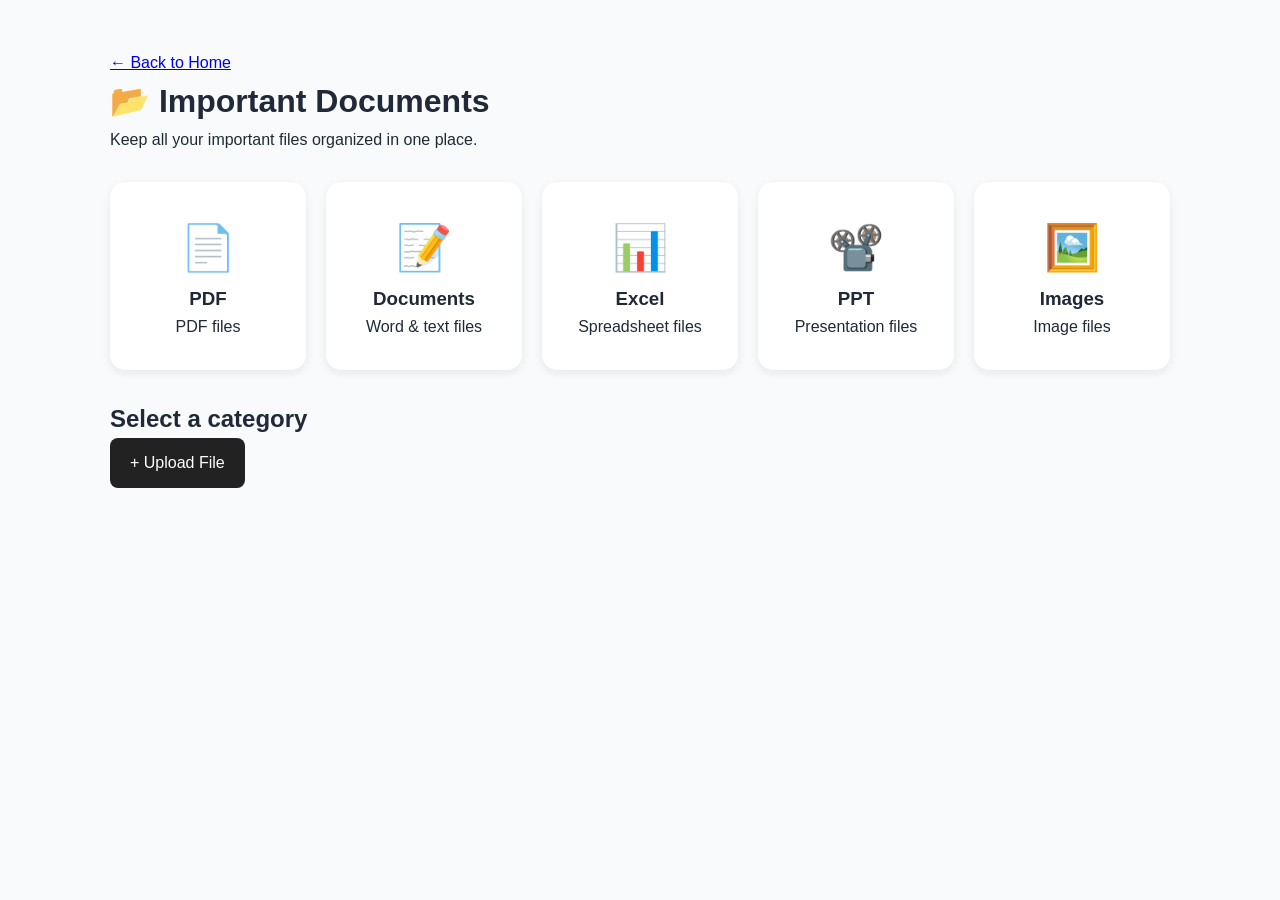
==== pages/documents.html @ 4bb1761f "Add documents.html for managing important files" ====
<!DOCTYPE html>
<html lang="en">
<head>
    <meta charset="UTF-8">
    <meta name="viewport" content="width=device-width, initial-scale=1.0">

    <title>Documents - Student Study Space</title>

    <link rel="stylesheet" href="../styles.css">

    <style>

        .documents-container {
            max-width: 1100px;
            margin: 30px auto;
            padding: 20px;
        }

        .categories {
            display: grid;
            grid-template-columns: repeat(auto-fit, minmax(180px, 1fr));
            gap: 20px;
            margin: 30px 0;
        }

        .category {
            background: white;
            padding: 30px;
            text-align: center;
            border-radius: 15px;
            cursor: pointer;
            box-shadow: 0 3px 10px rgba(0,0,0,0.08);
        }

        .category:hover {
            transform: translateY(-4px);
        }

        .category-icon {
            font-size: 45px;
        }

        #fileInput {
            display: none;
        }

        .upload-btn {
            display: inline-block;
            padding: 12px 20px;
            background: #222;
            color: white;
            border-radius: 8px;
            cursor: pointer;
        }

        #fileList {
            margin-top: 25px;
        }

        .file-item {
            display: flex;
            justify-content: space-between;
            align-items: center;
            padding: 15px;
            background: white;
            margin: 10px 0;
            border-radius: 10px;
        }

        .file-item button {
            border: none;
            padding: 8px 12px;
            border-radius: 6px;
            cursor: pointer;
        }

    </style>
</head>

<body>

<div class="documents-container">

    <a href="../index.html">← Back to Home</a>

    <h1>📂 Important Documents</h1>

    <p>Keep all your important files organized in one place.</p>

    <div class="categories">

        <div class="category" onclick="selectCategory('pdf')">
            <div class="category-icon">📄</div>
            <h3>PDF</h3>
            <p>PDF files</p>
        </div>

        <div class="category" onclick="selectCategory('document')">
            <div class="category-icon">📝</div>
            <h3>Documents</h3>
            <p>Word & text files</p>
        </div>

        <div class="category" onclick="selectCategory('excel')">
            <div class="category-icon">📊</div>
            <h3>Excel</h3>
            <p>Spreadsheet files</p>
        </div>

        <div class="category" onclick="selectCategory('ppt')">
            <div class="category-icon">📽️</div>
            <h3>PPT</h3>
            <p>Presentation files</p>
        </div>

        <div class="category" onclick="selectCategory('image')">
            <div class="category-icon">🖼️</div>
            <h3>Images</h3>
            <p>Image files</p>
        </div>

    </div>

    <h2 id="selectedCategory">Select a category</h2>

    <label class="upload-btn" for="fileInput">
        + Upload File
    </label>

    <input type="file" id="fileInput" multiple>

    <div id="fileList"></div>

</div>

<script>

let currentCategory = "";

function selectCategory(category) {

    currentCategory = category;

    const names = {
        pdf: "📄 PDF Files",
        document: "📝 Documents",
        excel: "📊 Excel Files",
        ppt: "📽️ PPT Files",
        image: "🖼️ Images"
    };

    document.getElementById("selectedCategory").textContent =
        names[category];

    document.getElementById("fileInput").value = "";
}

document.getElementById("fileInput").addEventListener("change", function() {

    const files = this.files;

    if (!currentCategory) {
        alert("Please select a category first.");
        return;
    }

    const list = document.getElementById("fileList");

    for (let file of files) {

        const item = document.createElement("div");

        item.className = "file-item";

        item.innerHTML = `
            <span>📎 ${file.name}</span>
            <button onclick="removeFile(this)">Delete</button>
        `;

        list.appendChild(item);
    }

});

function removeFile(button) {

    button.parentElement.remove();

}

</script>

</body>
</html>
---- styles.css ----
* {
    margin: 0;
    padding: 0;
    box-sizing: border-box;
}

:root {
    --primary-color: #6366f1;
    --secondary-color: #ec4899;
    --success-color: #10b981;
    --warning-color: #f59e0b;
    --danger-color: #ef4444;
    --dark-color: #1f2937;
    --light-color: #f9fafb;
    --gray-color: #6b7280;
    --border-radius: 12px;
    --box-shadow: 0 4px 6px rgba(0, 0, 0, 0.1);
    --transition: all 0.3s ease;
}

body {
    font-family: 'Segoe UI', Tahoma, Geneva, Verdana, sans-serif;
    background-color: var(--light-color);
    color: var(--dark-color);
    line-height: 1.6;
}

/* Navigation Bar */
.navbar {
    background: linear-gradient(135deg, var(--primary-color), var(--secondary-color));
    padding: 1rem 0;
    position: sticky;
    top: 0;
    z-index: 1000;
    box-shadow: var(--box-shadow);
}

.nav-container {
    max-width: 1200px;
    margin: 0 auto;
    padding: 0 2rem;
    display: flex;
    justify-content: space-between;
    align-items: center;
}

.logo {
    font-size: 1.5rem;
    font-weight: bold;
    color: white;
}

.nav-menu {
    display: flex;
    list-style: none;
    gap: 2rem;
    flex-wrap: wrap;
}

.nav-menu a {
    color: white;
    text-decoration: none;
    font-weight: 500;
    transition: var(--transition);
    padding: 0.5rem 1rem;
    border-radius: var(--border-radius);
}

.nav-menu a:hover,
.nav-menu a.active {
    background-color: rgba(255, 255, 255, 0.2);
    transform: translateY(-2px);
}

/* Container */
.container {
    max-width: 1200px;
    margin: 0 auto;
    padding: 0 2rem;
}

/* Hero Section */
.hero {
    background: linear-gradient(135deg, var(--primary-color), var(--secondary-color));
    color: white;
    padding: 4rem 2rem;
    text-align: center;
    animation: fadeIn 0.6s ease-in;
}

.hero-content h1 {
    font-size: 3rem;
    margin-bottom: 1rem;
}

.hero-content .tagline {
    font-size: 1.3rem;
    font-style: italic;
    margin-bottom: 2rem;
    opacity: 0.9;
}

.hero-content h2 {
    font-size: 1.8rem;
    font-weight: 400;
}

/* Quick Access Section */
.quick-access {
    padding: 4rem 2rem;
    background-color: white;
}

.quick-access h2 {
    text-align: center;
    font-size: 2rem;
    margin-bottom: 3rem;
    color: var(--dark-color);
}

.cards-grid {
    display: grid;
    grid-template-columns: repeat(auto-fit, minmax(280px, 1fr));
    gap: 2rem;
    margin-bottom: 3rem;
}

.card {
    background: white;
    border-radius: var(--border-radius);
    padding: 2rem;
    text-align: center;
    box-shadow: var(--box-shadow);
    transition: var(--transition);
    border: 2px solid transparent;
}

.card:hover {
    transform: translateY(-8px);
    box-shadow: 0 12px 24px rgba(0, 0, 0, 0.15);
    border-color: var(--primary-color);
}

.card-icon {
    font-size: 3rem;
    margin-bottom: 1rem;
}

.card h3 {
    color: var(--primary-color);
    margin-bottom: 0.5rem;
    font-size: 1.3rem;
}

.card p {
    color: var(--gray-color);
    margin-bottom: 1.5rem;
}

.card-btn {
    display: inline-block;
    background: var(--primary-color);
    color: white;
    padding: 0.75rem 1.5rem;
    border-radius: var(--border-radius);
    text-decoration: none;
    transition: var(--transition);
    font-weight: 500;
}

.card-btn:hover {
    background: var(--secondary-color);
    transform: scale(1.05);
}

/* Features Section */
.features {
    padding: 4rem 2rem;
    background: linear-gradient(135deg, #f0f4ff, #fff0f8);
}

.features h2 {
    text-align: center;
    font-size: 2rem;
    margin-bottom: 3rem;
    color: var(--dark-color);
}

.features-grid {
    display: grid;
    grid-template-columns: repeat(auto-fit, minmax(280px, 1fr));
    gap: 2rem;
}

.feature {
    background: white;
    padding: 2rem;
    border-radius: var(--border-radius);
    text-align: center;
    box-shadow: var(--box-shadow);
    transition: var(--transition);
}

.feature:hover {
    transform: translateY(-5px);
    box-shadow: 0 8px 16px rgba(0, 0, 0, 0.1);
}

.feature h3 {
    color: var(--primary-color);
    margin-bottom: 1rem;
    font-size: 1.2rem;
}

.feature p {
    color: var(--gray-color);
}

/* Footer */
.footer {
    background: var(--dark-color);
    color: white;
    text-align: center;
    padding: 2rem;
    margin-top: 4rem;
}

.footer p {
    margin: 0.5rem 0;
}

/* Animations */
@keyframes fadeIn {
    from {
        opacity: 0;
        transform: translateY(-20px);
    }
    to {
        opacity: 1;
        transform: translateY(0);
    }
}

/* Form Styles */
.form-group {
    margin-bottom: 1.5rem;
}

.form-group label {
    display: block;
    margin-bottom: 0.5rem;
    font-weight: 500;
    color: var(--dark-color);
}

.form-group input,
.form-group textarea,
.form-group select {
    width: 100%;
    padding: 0.75rem;
    border: 2px solid #e5e7eb;
    border-radius: var(--border-radius);
    font-family: inherit;
    transition: var(--transition);
}

.form-group input:focus,
.form-group textarea:focus,
.form-group select:focus {
    outline: none;
    border-color: var(--primary-color);
    box-shadow: 0 0 0 3px rgba(99, 102, 241, 0.1);
}

.btn {
    display: inline-block;
    padding: 0.75rem 1.5rem;
    background: var(--primary-color);
    color: white;
    border: none;
    border-radius: var(--border-radius);
    font-weight: 500;
    cursor: pointer;
    transition: var(--transition);
    font-size: 1rem;
}

.btn:hover {
    background: var(--secondary-color);
    transform: translateY(-2px);
}

.btn-secondary {
    background: var(--gray-color);
}

.btn-secondary:hover {
    background: var(--dark-color);
}

.btn-success {
    background: var(--success-color);
}

.btn-success:hover {
    background: #059669;
}

.btn-danger {
    background: var(--danger-color);
}

.btn-danger:hover {
    background: #dc2626;
}

/* List Styles */
.list-container {
    background: white;
    border-radius: var(--border-radius);
    box-shadow: var(--box-shadow);
    overflow: hidden;
}

.list-item {
    padding: 1.5rem;
    border-bottom: 1px solid #e5e7eb;
    display: flex;
    justify-content: space-between;
    align-items: center;
    transition: var(--transition);
}

.list-item:last-child {
    border-bottom: none;
}

.list-item:hover {
    background-color: #f9fafb;
}

.list-item-content {
    flex: 1;
}

.list-item-actions {
    display: flex;
    gap: 0.5rem;
}

/* Responsive Design */
@media (max-width: 768px) {
    .nav-menu {
        gap: 0.5rem;
        font-size: 0.9rem;
    }

    .nav-menu a {
        padding: 0.4rem 0.8rem;
    }

    .hero-content h1 {
        font-size: 2rem;
    }

    .hero-content h2 {
        font-size: 1.3rem;
    }

    .cards-grid,
    .features-grid {
        grid-template-columns: 1fr;
    }

    .quick-access h2,
    .features h2 {
        font-size: 1.5rem;
    }
}

@media (max-width: 480px) {
    .nav-container {
        flex-direction: column;
        gap: 1rem;
    }

    .nav-menu {
        flex-direction: column;
        gap: 0.5rem;
    }

    .hero-content h1 {
        font-size: 1.5rem;
    }

    .hero {
        padding: 2rem 1rem;
    }
}
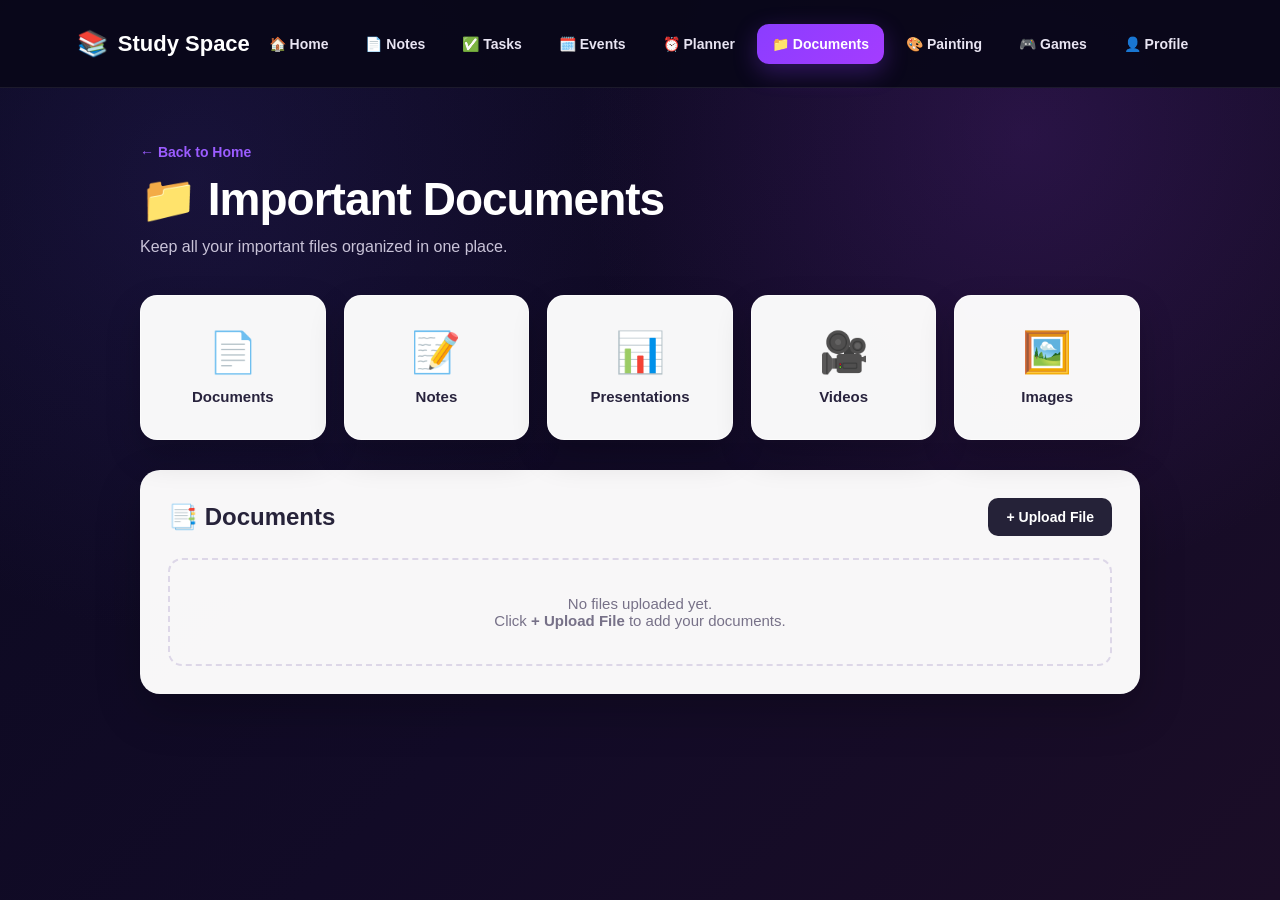
==== commit a7681e96: "Update documents.html" ====
--- a/pages/documents.html
+++ b/pages/documents.html
@@ -4,191 +4,725 @@
     <meta charset="UTF-8">
     <meta name="viewport" content="width=device-width, initial-scale=1.0">
 
-    <title>Documents - Student Study Space</title>
-
-    <link rel="stylesheet" href="../styles.css">
+    <title>Documents - Study Space</title>
 
     <style>
-
-        .documents-container {
-            max-width: 1100px;
-            margin: 30px auto;
-            padding: 20px;
-        }
-
-        .categories {
+        /* =====================================================
+           DOCUMENTS PAGE ONLY
+           Nothing here affects other pages
+        ===================================================== */
+
+        .documents-page {
+            margin: 0;
+            min-height: 100vh;
+            background:
+                radial-gradient(circle at 80% 15%, rgba(111, 45, 160, 0.25), transparent 35%),
+                radial-gradient(circle at 15% 20%, rgba(57, 45, 130, 0.25), transparent 35%),
+                linear-gradient(135deg, #0b0920, #120b27 55%, #1b0d27);
+
+            color: #ffffff;
+
+            font-family:
+                "Segoe UI",
+                Arial,
+                Helvetica,
+                sans-serif;
+
+            box-sizing: border-box;
+        }
+
+        .documents-page *,
+        .documents-page *::before,
+        .documents-page *::after {
+            box-sizing: border-box;
+        }
+
+        /* ---------- HEADER ---------- */
+
+        .documents-page .ds-header {
+            width: 100%;
+            height: 88px;
+
+            display: flex;
+            align-items: center;
+            justify-content: space-between;
+
+            padding: 0 6%;
+
+            background: rgba(9, 7, 25, 0.94);
+            border-bottom: 1px solid rgba(255, 255, 255, 0.08);
+
+            position: sticky;
+            top: 0;
+            z-index: 100;
+        }
+
+        .documents-page .ds-logo {
+            display: flex;
+            align-items: center;
+            gap: 10px;
+
+            font-size: 22px;
+            font-weight: 700;
+            color: #ffffff;
+
+            text-decoration: none;
+            white-space: nowrap;
+        }
+
+        .documents-page .ds-logo-icon {
+            font-size: 25px;
+        }
+
+        .documents-page .ds-nav {
+            display: flex;
+            align-items: center;
+            gap: 7px;
+        }
+
+        .documents-page .ds-nav a {
+            text-decoration: none;
+
+            color: #e8e4f2;
+
+            padding: 12px 15px;
+            border-radius: 12px;
+
+            font-size: 14px;
+            font-weight: 600;
+
+            transition: 0.25s ease;
+        }
+
+        .documents-page .ds-nav a:hover {
+            background: rgba(255, 255, 255, 0.08);
+            color: #ffffff;
+        }
+
+        .documents-page .ds-nav a.active {
+            background: linear-gradient(135deg, #8b3dff, #a43cff);
+            color: white;
+
+            box-shadow: 0 8px 25px rgba(139, 61, 255, 0.3);
+        }
+
+        /* ---------- MAIN ---------- */
+
+        .documents-page .documents-container {
+            width: min(1000px, 90%);
+            margin: 0 auto;
+
+            padding: 55px 0 80px;
+        }
+
+        .documents-page .back-home {
+            display: inline-block;
+
+            margin-bottom: 12px;
+
+            color: #9b5cff;
+            text-decoration: none;
+
+            font-size: 14px;
+            font-weight: 600;
+        }
+
+        .documents-page .back-home:hover {
+            color: #c18cff;
+        }
+
+        .documents-page .page-title {
+            margin: 0;
+
+            font-size: clamp(32px, 4vw, 46px);
+            font-weight: 800;
+            letter-spacing: -1px;
+
+            color: #ffffff;
+        }
+
+        .documents-page .page-subtitle {
+            margin: 8px 0 35px;
+
+            font-size: 16px;
+            line-height: 1.6;
+
+            color: #c9c3d8;
+        }
+
+        /* ---------- CATEGORY CARDS ---------- */
+
+        .documents-page .category-grid {
             display: grid;
-            grid-template-columns: repeat(auto-fit, minmax(180px, 1fr));
+
+            grid-template-columns: repeat(5, 1fr);
+
+            gap: 18px;
+
+            margin-bottom: 30px;
+        }
+
+        .documents-page .category-card {
+            min-height: 145px;
+
+            background: rgba(255, 255, 255, 0.97);
+
+            border-radius: 17px;
+
+            display: flex;
+            flex-direction: column;
+            align-items: center;
+            justify-content: center;
+
+            text-decoration: none;
+
+            border: 1px solid rgba(255, 255, 255, 0.7);
+
+            box-shadow:
+                0 15px 35px rgba(0, 0, 0, 0.20);
+
+            transition:
+                transform 0.25s ease,
+                box-shadow 0.25s ease;
+        }
+
+        .documents-page .category-card:hover {
+            transform: translateY(-6px);
+
+            box-shadow:
+                0 20px 45px rgba(0, 0, 0, 0.30);
+        }
+
+        .documents-page .category-icon {
+            font-size: 40px;
+            margin-bottom: 12px;
+        }
+
+        .documents-page .category-name {
+            color: #28233d;
+
+            font-size: 15px;
+            font-weight: 700;
+        }
+
+        /* ---------- DOCUMENT SECTION ---------- */
+
+        .documents-page .documents-section {
+            margin-top: 20px;
+
+            background: rgba(255, 255, 255, 0.97);
+
+            border-radius: 20px;
+
+            padding: 28px;
+
+            color: #27233a;
+
+            box-shadow:
+                0 18px 45px rgba(0, 0, 0, 0.22);
+        }
+
+        .documents-page .section-header {
+            display: flex;
+            align-items: center;
+            justify-content: space-between;
+
             gap: 20px;
-            margin: 30px 0;
-        }
-
-        .category {
-            background: white;
-            padding: 30px;
+
+            margin-bottom: 22px;
+        }
+
+        .documents-page .section-title {
+            margin: 0;
+
+            font-size: 24px;
+            font-weight: 800;
+
+            color: #27233a;
+        }
+
+        .documents-page .upload-btn {
+            display: inline-flex;
+            align-items: center;
+            justify-content: center;
+
+            padding: 11px 18px;
+
+            border: none;
+            border-radius: 10px;
+
+            background: #252238;
+            color: white;
+
+            font-family: inherit;
+            font-size: 14px;
+            font-weight: 700;
+
+            cursor: pointer;
+
+            transition: 0.2s ease;
+        }
+
+        .documents-page .upload-btn:hover {
+            background: #7134d6;
+            transform: translateY(-2px);
+        }
+
+        .documents-page #documentInput {
+            display: none;
+        }
+
+        /* ---------- FILE LIST ---------- */
+
+        .documents-page .file-list {
+            display: grid;
+            gap: 12px;
+        }
+
+        .documents-page .empty-message {
+            padding: 35px 20px;
+
             text-align: center;
-            border-radius: 15px;
+
+            border: 2px dashed #ddd7e8;
+            border-radius: 14px;
+
+            color: #777188;
+
+            font-size: 15px;
+        }
+
+        .documents-page .file-item {
+            display: flex;
+            align-items: center;
+            justify-content: space-between;
+
+            gap: 15px;
+
+            padding: 15px 17px;
+
+            border-radius: 13px;
+
+            background: #f5f2fa;
+
+            border: 1px solid #e5dfef;
+        }
+
+        .documents-page .file-info {
+            display: flex;
+            align-items: center;
+            gap: 12px;
+
+            min-width: 0;
+        }
+
+        .documents-page .file-icon {
+            font-size: 27px;
+        }
+
+        .documents-page .file-name {
+            color: #2a2637;
+
+            font-size: 14px;
+            font-weight: 700;
+
+            overflow: hidden;
+            text-overflow: ellipsis;
+            white-space: nowrap;
+        }
+
+        .documents-page .file-actions {
+            display: flex;
+            gap: 8px;
+        }
+
+        .documents-page .open-btn,
+        .documents-page .delete-btn {
+            border: none;
+            border-radius: 8px;
+
+            padding: 8px 12px;
+
+            font-family: inherit;
+            font-size: 13px;
+            font-weight: 600;
+
             cursor: pointer;
-            box-shadow: 0 3px 10px rgba(0,0,0,0.08);
-        }
-
-        .category:hover {
-            transform: translateY(-4px);
-        }
-
-        .category-icon {
-            font-size: 45px;
-        }
-
-        #fileInput {
-            display: none;
-        }
-
-        .upload-btn {
-            display: inline-block;
-            padding: 12px 20px;
-            background: #222;
+        }
+
+        .documents-page .open-btn {
+            background: #7b3ff2;
             color: white;
-            border-radius: 8px;
-            cursor: pointer;
-        }
-
-        #fileList {
-            margin-top: 25px;
-        }
-
-        .file-item {
-            display: flex;
-            justify-content: space-between;
-            align-items: center;
-            padding: 15px;
-            background: white;
-            margin: 10px 0;
-            border-radius: 10px;
-        }
-
-        .file-item button {
-            border: none;
-            padding: 8px 12px;
-            border-radius: 6px;
-            cursor: pointer;
-        }
-
+        }
+
+        .documents-page .delete-btn {
+            background: #eee9f3;
+            color: #6b6075;
+        }
+
+        .documents-page .delete-btn:hover {
+            background: #ffdede;
+            color: #c73535;
+        }
+
+        /* ---------- RESPONSIVE ---------- */
+
+        @media (max-width: 900px) {
+
+            .documents-page .ds-header {
+                height: auto;
+                padding: 18px 5%;
+
+                flex-direction: column;
+                gap: 15px;
+            }
+
+            .documents-page .ds-nav {
+                flex-wrap: wrap;
+                justify-content: center;
+            }
+
+            .documents-page .category-grid {
+                grid-template-columns: repeat(3, 1fr);
+            }
+        }
+
+        @media (max-width: 600px) {
+
+            .documents-page .ds-nav a {
+                padding: 8px 9px;
+                font-size: 12px;
+            }
+
+            .documents-page .documents-container {
+                width: 92%;
+                padding-top: 35px;
+            }
+
+            .documents-page .category-grid {
+                grid-template-columns: repeat(2, 1fr);
+            }
+
+            .documents-page .section-header {
+                flex-direction: column;
+                align-items: flex-start;
+            }
+
+            .documents-page .file-item {
+                flex-direction: column;
+                align-items: flex-start;
+            }
+
+            .documents-page .file-actions {
+                width: 100%;
+            }
+        }
     </style>
 </head>
 
-<body>
-
-<div class="documents-container">
-
-    <a href="../index.html">← Back to Home</a>
-
-    <h1>📂 Important Documents</h1>
-
-    <p>Keep all your important files organized in one place.</p>
-
-    <div class="categories">
-
-        <div class="category" onclick="selectCategory('pdf')">
-            <div class="category-icon">📄</div>
-            <h3>PDF</h3>
-            <p>PDF files</p>
-        </div>
-
-        <div class="category" onclick="selectCategory('document')">
-            <div class="category-icon">📝</div>
-            <h3>Documents</h3>
-            <p>Word & text files</p>
-        </div>
-
-        <div class="category" onclick="selectCategory('excel')">
-            <div class="category-icon">📊</div>
-            <h3>Excel</h3>
-            <p>Spreadsheet files</p>
-        </div>
-
-        <div class="category" onclick="selectCategory('ppt')">
-            <div class="category-icon">📽️</div>
-            <h3>PPT</h3>
-            <p>Presentation files</p>
-        </div>
-
-        <div class="category" onclick="selectCategory('image')">
-            <div class="category-icon">🖼️</div>
-            <h3>Images</h3>
-            <p>Image files</p>
-        </div>
-
-    </div>
-
-    <h2 id="selectedCategory">Select a category</h2>
-
-    <label class="upload-btn" for="fileInput">
-        + Upload File
-    </label>
-
-    <input type="file" id="fileInput" multiple>
-
-    <div id="fileList"></div>
-
-</div>
-
-<script>
-
-let currentCategory = "";
-
-function selectCategory(category) {
-
-    currentCategory = category;
-
-    const names = {
-        pdf: "📄 PDF Files",
-        document: "📝 Documents",
-        excel: "📊 Excel Files",
-        ppt: "📽️ PPT Files",
-        image: "🖼️ Images"
-    };
-
-    document.getElementById("selectedCategory").textContent =
-        names[category];
-
-    document.getElementById("fileInput").value = "";
-}
-
-document.getElementById("fileInput").addEventListener("change", function() {
-
-    const files = this.files;
-
-    if (!currentCategory) {
-        alert("Please select a category first.");
-        return;
-    }
-
-    const list = document.getElementById("fileList");
-
-    for (let file of files) {
-
-        const item = document.createElement("div");
-
-        item.className = "file-item";
-
-        item.innerHTML = `
-            <span>📎 ${file.name}</span>
-            <button onclick="removeFile(this)">Delete</button>
-        `;
-
-        list.appendChild(item);
-    }
-
-});
-
-function removeFile(button) {
-
-    button.parentElement.remove();
-
-}
-
-</script>
+<body class="documents-page">
+
+    <!-- HEADER -->
+    <header class="ds-header">
+
+        <a href="../index.html" class="ds-logo">
+            <span class="ds-logo-icon">📚</span>
+            <span>Study Space</span>
+        </a>
+
+        <nav class="ds-nav">
+            <a href="../index.html">🏠 Home</a>
+            <a href="notes.html">📄 Notes</a>
+            <a href="tasks.html">✅ Tasks</a>
+            <a href="events.html">🗓️ Events</a>
+            <a href="planner.html">⏰ Planner</a>
+            <a href="documents.html" class="active">📁 Documents</a>
+            <a href="painting.html">🎨 Painting</a>
+            <a href="games.html">🎮 Games</a>
+            <a href="profile.html">👤 Profile</a>
+        </nav>
+
+    </header>
+
+
+    <!-- MAIN -->
+    <main class="documents-container">
+
+        <a href="../index.html" class="back-home">
+            ← Back to Home
+        </a>
+
+        <h1 class="page-title">
+            📁 Important Documents
+        </h1>
+
+        <p class="page-subtitle">
+            Keep all your important files organized in one place.
+        </p>
+
+
+        <!-- CATEGORY CARDS -->
+        <section class="category-grid">
+
+            <a href="#" class="category-card">
+                <span class="category-icon">📄</span>
+                <span class="category-name">Documents</span>
+            </a>
+
+            <a href="#" class="category-card">
+                <span class="category-icon">📝</span>
+                <span class="category-name">Notes</span>
+            </a>
+
+            <a href="#" class="category-card">
+                <span class="category-icon">📊</span>
+                <span class="category-name">Presentations</span>
+            </a>
+
+            <a href="#" class="category-card">
+                <span class="category-icon">🎥</span>
+                <span class="category-name">Videos</span>
+            </a>
+
+            <a href="#" class="category-card">
+                <span class="category-icon">🖼️</span>
+                <span class="category-name">Images</span>
+            </a>
+
+        </section>
+
+
+        <!-- DOCUMENTS -->
+        <section class="documents-section">
+
+            <div class="section-header">
+
+                <h2 class="section-title">
+                    📑 Documents
+                </h2>
+
+                <label for="documentInput" class="upload-btn">
+                    + Upload File
+                </label>
+
+                <input
+                    type="file"
+                    id="documentInput"
+                    multiple
+                >
+
+            </div>
+
+
+            <div id="fileList" class="file-list">
+
+                <div class="empty-message">
+                    No files uploaded yet.<br>
+                    Click <b>+ Upload File</b> to add your documents.
+                </div>
+
+            </div>
+
+        </section>
+
+    </main>
+
+
+    <script>
+        /* =====================================================
+           DOCUMENTS PAGE JAVASCRIPT ONLY
+        ===================================================== */
+
+        const documentInput =
+            document.getElementById("documentInput");
+
+        const fileList =
+            document.getElementById("fileList");
+
+
+        let savedFiles =
+            JSON.parse(
+                localStorage.getItem("studySpaceDocuments") || "[]"
+            );
+
+
+        function saveFiles() {
+
+            localStorage.setItem(
+                "studySpaceDocuments",
+                JSON.stringify(savedFiles)
+            );
+
+        }
+
+
+        function getFileIcon(fileName) {
+
+            const extension =
+                fileName.split(".").pop().toLowerCase();
+
+            if (extension === "pdf") return "📕";
+
+            if (
+                extension === "doc" ||
+                extension === "docx"
+            ) return "📘";
+
+            if (
+                extension === "ppt" ||
+                extension === "pptx"
+            ) return "📊";
+
+            if (
+                extension === "xls" ||
+                extension === "xlsx"
+            ) return "📗";
+
+            if (
+                ["jpg", "jpeg", "png", "gif", "webp"]
+                    .includes(extension)
+            ) return "🖼️";
+
+            if (
+                ["mp4", "mov", "avi"]
+                    .includes(extension)
+            ) return "🎥";
+
+            return "📄";
+        }
+
+
+        function renderFiles() {
+
+            fileList.innerHTML = "";
+
+            if (savedFiles.length === 0) {
+
+                fileList.innerHTML = `
+                    <div class="empty-message">
+                        No files uploaded yet.<br>
+                        Click <b>+ Upload File</b> to add your documents.
+                    </div>
+                `;
+
+                return;
+            }
+
+
+            savedFiles.forEach((file, index) => {
+
+                const item =
+                    document.createElement("div");
+
+                item.className = "file-item";
+
+
+                item.innerHTML = `
+
+                    <div class="file-info">
+
+                        <span class="file-icon">
+                            ${getFileIcon(file.name)}
+                        </span>
+
+                        <span class="file-name">
+                            ${file.name}
+                        </span>
+
+                    </div>
+
+
+                    <div class="file-actions">
+
+                        <button
+                            class="open-btn"
+                            onclick="openFile(${index})">
+                            Open
+                        </button>
+
+                        <button
+                            class="delete-btn"
+                            onclick="deleteFile(${index})">
+                            Delete
+                        </button>
+
+                    </div>
+                `;
+
+
+                fileList.appendChild(item);
+
+            });
+
+        }
+
+
+        documentInput.addEventListener(
+            "change",
+            function () {
+
+                const files =
+                    Array.from(this.files);
+
+
+                files.forEach(file => {
+
+                    savedFiles.push({
+
+                        name: file.name,
+
+                        size: file.size,
+
+                        type: file.type
+
+                    });
+
+                });
+
+
+                saveFiles();
+
+                renderFiles();
+
+                this.value = "";
+
+            }
+        );
+
+
+        function deleteFile(index) {
+
+            if (
+                confirm(
+                    "Are you sure you want to delete this file?"
+                )
+            ) {
+
+                savedFiles.splice(index, 1);
+
+                saveFiles();
+
+                renderFiles();
+
+            }
+
+        }
+
+
+        function openFile(index) {
+
+            alert(
+                "File: " +
+                savedFiles[index].name +
+                "\n\nFor security, browser localStorage stores the file information only."
+            );
+
+        }
+
+
+        renderFiles();
+
+    </script>
 
 </body>
 </html>
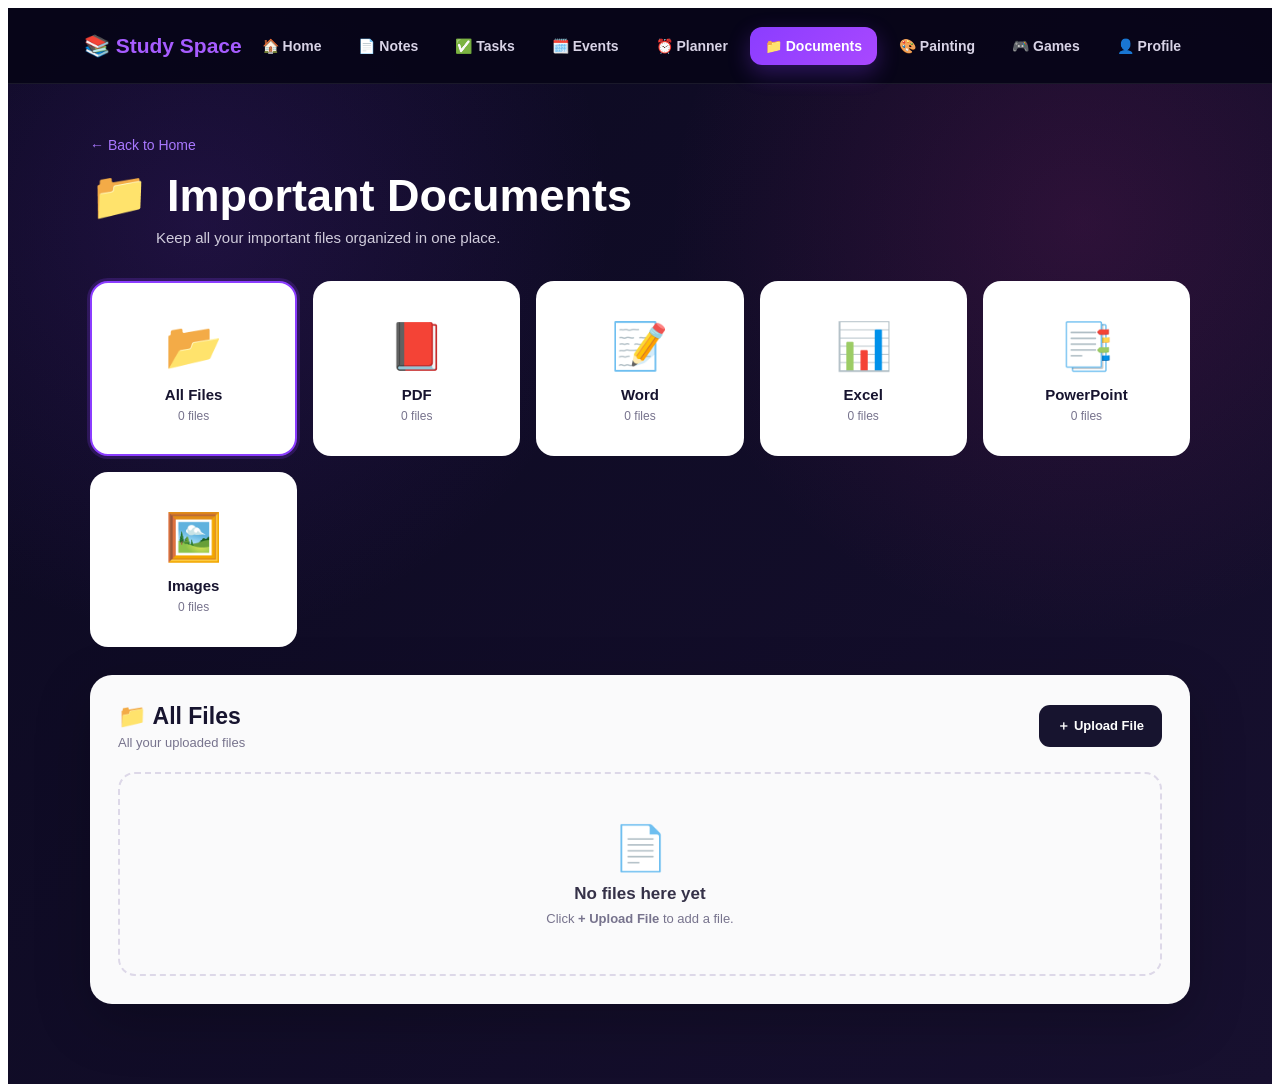
==== commit 7183e1c3: "Update documents.html" ====
--- a/pages/documents.html
+++ b/pages/documents.html
@@ -9,25 +9,29 @@
     <style>
         /* =====================================================
            DOCUMENTS PAGE ONLY
-           Nothing here affects other pages
-        ===================================================== */
+           All styles are scoped to .documents-page
+           So other pages will NOT be affected.
+        ====================================================== */
 
         .documents-page {
+            --doc-bg: #0b0920;
+            --doc-bg-2: #17102f;
+            --doc-card: #ffffff;
+            --doc-text: #17142f;
+            --doc-muted: #77738d;
+            --doc-purple: #8b3dff;
+            --doc-purple-dark: #6d20e8;
+            --doc-border: #e4e0ee;
+            --doc-danger: #e5484d;
+
             margin: 0;
             min-height: 100vh;
             background:
-                radial-gradient(circle at 80% 15%, rgba(111, 45, 160, 0.25), transparent 35%),
-                radial-gradient(circle at 15% 20%, rgba(57, 45, 130, 0.25), transparent 35%),
-                linear-gradient(135deg, #0b0920, #120b27 55%, #1b0d27);
-
-            color: #ffffff;
-
-            font-family:
-                "Segoe UI",
-                Arial,
-                Helvetica,
-                sans-serif;
-
+                radial-gradient(circle at 15% 20%, rgba(102, 45, 180, 0.20), transparent 30%),
+                radial-gradient(circle at 85% 20%, rgba(190, 40, 140, 0.16), transparent 30%),
+                linear-gradient(135deg, var(--doc-bg), var(--doc-bg-2));
+            color: white;
+            font-family: Arial, Helvetica, sans-serif;
             box-sizing: border-box;
         }
 
@@ -37,400 +41,472 @@
             box-sizing: border-box;
         }
 
-        /* ---------- HEADER ---------- */
-
-        .documents-page .ds-header {
+        /* =========================
+           HEADER
+        ========================== */
+
+        .documents-page .doc-header {
             width: 100%;
-            height: 88px;
-
+            height: 76px;
+            background: rgba(8, 6, 24, 0.96);
+            border-bottom: 1px solid rgba(255,255,255,0.08);
             display: flex;
             align-items: center;
-            justify-content: space-between;
-
             padding: 0 6%;
-
-            background: rgba(9, 7, 25, 0.94);
-            border-bottom: 1px solid rgba(255, 255, 255, 0.08);
-
             position: sticky;
             top: 0;
             z-index: 100;
         }
 
-        .documents-page .ds-logo {
-            display: flex;
-            align-items: center;
-            gap: 10px;
-
-            font-size: 22px;
-            font-weight: 700;
-            color: #ffffff;
-
+        .documents-page .doc-logo {
+            font-size: 21px;
+            font-weight: 800;
+            color: white;
             text-decoration: none;
             white-space: nowrap;
         }
 
-        .documents-page .ds-logo-icon {
-            font-size: 25px;
-        }
-
-        .documents-page .ds-nav {
+        .documents-page .doc-logo span {
+            color: #a65cff;
+        }
+
+        .documents-page .doc-nav {
+            margin-left: auto;
             display: flex;
             align-items: center;
             gap: 7px;
-        }
-
-        .documents-page .ds-nav a {
+            flex-wrap: wrap;
+        }
+
+        .documents-page .doc-nav a {
             text-decoration: none;
-
-            color: #e8e4f2;
-
-            padding: 12px 15px;
-            border-radius: 12px;
-
+            color: #d8d3e6;
             font-size: 14px;
             font-weight: 600;
-
-            transition: 0.25s ease;
-        }
-
-        .documents-page .ds-nav a:hover {
-            background: rgba(255, 255, 255, 0.08);
-            color: #ffffff;
-        }
-
-        .documents-page .ds-nav a.active {
-            background: linear-gradient(135deg, #8b3dff, #a43cff);
+            padding: 11px 15px;
+            border-radius: 12px;
+            transition: 0.2s ease;
+        }
+
+        .documents-page .doc-nav a:hover {
+            background: rgba(139, 61, 255, 0.18);
             color: white;
-
-            box-shadow: 0 8px 25px rgba(139, 61, 255, 0.3);
-        }
-
-        /* ---------- MAIN ---------- */
-
-        .documents-page .documents-container {
-            width: min(1000px, 90%);
+        }
+
+        .documents-page .doc-nav a.active {
+            background: linear-gradient(135deg, #8b3dff, #a948ff);
+            color: white;
+            box-shadow: 0 8px 22px rgba(139,61,255,0.30);
+        }
+
+        /* =========================
+           MAIN
+        ========================== */
+
+        .documents-page .doc-main {
+            width: min(1100px, 92%);
             margin: 0 auto;
-
-            padding: 55px 0 80px;
-        }
-
-        .documents-page .back-home {
+            padding: 52px 0 80px;
+        }
+
+        .documents-page .doc-back {
             display: inline-block;
-
-            margin-bottom: 12px;
-
-            color: #9b5cff;
+            color: #a978ff;
             text-decoration: none;
-
             font-size: 14px;
-            font-weight: 600;
-        }
-
-        .documents-page .back-home:hover {
-            color: #c18cff;
-        }
-
-        .documents-page .page-title {
+            margin-bottom: 18px;
+        }
+
+        .documents-page .doc-back:hover {
+            color: white;
+        }
+
+        .documents-page .doc-title-row {
+            display: flex;
+            align-items: center;
+            gap: 18px;
+            margin-bottom: 8px;
+        }
+
+        .documents-page .doc-title-icon {
+            font-size: 47px;
+            line-height: 1;
+        }
+
+        .documents-page .doc-title {
             margin: 0;
-
-            font-size: clamp(32px, 4vw, 46px);
+            font-size: clamp(32px, 4vw, 45px);
+            line-height: 1.1;
             font-weight: 800;
-            letter-spacing: -1px;
-
-            color: #ffffff;
-        }
-
-        .documents-page .page-subtitle {
-            margin: 8px 0 35px;
-
-            font-size: 16px;
-            line-height: 1.6;
-
-            color: #c9c3d8;
-        }
-
-        /* ---------- CATEGORY CARDS ---------- */
-
-        .documents-page .category-grid {
+            color: white;
+        }
+
+        .documents-page .doc-subtitle {
+            margin: 0 0 35px 66px;
+            color: #d0ccdc;
+            font-size: 15px;
+        }
+
+        /* =========================
+           CATEGORY CARDS
+        ========================== */
+
+        .documents-page .doc-categories {
             display: grid;
-
             grid-template-columns: repeat(5, 1fr);
-
-            gap: 18px;
-
-            margin-bottom: 30px;
-        }
-
-        .documents-page .category-card {
-            min-height: 145px;
-
-            background: rgba(255, 255, 255, 0.97);
-
-            border-radius: 17px;
-
+            gap: 16px;
+            margin-bottom: 28px;
+        }
+
+        .documents-page .doc-category {
+            border: 2px solid transparent;
+            background: white;
+            color: var(--doc-text);
+            border-radius: 18px;
+            min-height: 175px;
+            padding: 25px 14px 20px;
             display: flex;
             flex-direction: column;
+            justify-content: center;
             align-items: center;
-            justify-content: center;
-
-            text-decoration: none;
-
-            border: 1px solid rgba(255, 255, 255, 0.7);
-
-            box-shadow:
-                0 15px 35px rgba(0, 0, 0, 0.20);
-
-            transition:
-                transform 0.25s ease,
-                box-shadow 0.25s ease;
-        }
-
-        .documents-page .category-card:hover {
-            transform: translateY(-6px);
-
-            box-shadow:
-                0 20px 45px rgba(0, 0, 0, 0.30);
-        }
-
-        .documents-page .category-icon {
-            font-size: 40px;
-            margin-bottom: 12px;
-        }
-
-        .documents-page .category-name {
-            color: #28233d;
-
+            text-align: center;
+            cursor: pointer;
+            transition: transform 0.2s ease,
+                        box-shadow 0.2s ease,
+                        border-color 0.2s ease;
+        }
+
+        .documents-page .doc-category:hover {
+            transform: translateY(-5px);
+            box-shadow: 0 14px 35px rgba(0,0,0,0.25);
+        }
+
+        .documents-page .doc-category.selected {
+            border-color: var(--doc-purple);
+            box-shadow: 0 0 0 3px rgba(139,61,255,0.20);
+        }
+
+        .documents-page .doc-category-icon {
+            font-size: 46px;
+            margin-bottom: 13px;
+        }
+
+        .documents-page .doc-category-name {
             font-size: 15px;
-            font-weight: 700;
-        }
-
-        /* ---------- DOCUMENT SECTION ---------- */
-
-        .documents-page .documents-section {
-            margin-top: 20px;
-
-            background: rgba(255, 255, 255, 0.97);
-
-            border-radius: 20px;
-
+            font-weight: 800;
+        }
+
+        .documents-page .doc-category-count {
+            margin-top: 6px;
+            color: var(--doc-muted);
+            font-size: 12px;
+        }
+
+        /* =========================
+           FILE SECTION
+        ========================== */
+
+        .documents-page .doc-files-box {
+            background: rgba(255,255,255,0.98);
+            color: var(--doc-text);
+            border-radius: 22px;
             padding: 28px;
-
-            color: #27233a;
-
-            box-shadow:
-                0 18px 45px rgba(0, 0, 0, 0.22);
-        }
-
-        .documents-page .section-header {
+            box-shadow: 0 18px 55px rgba(0,0,0,0.22);
+        }
+
+        .documents-page .doc-section-header {
             display: flex;
+            justify-content: space-between;
             align-items: center;
-            justify-content: space-between;
-
             gap: 20px;
-
             margin-bottom: 22px;
         }
 
-        .documents-page .section-title {
+        .documents-page .doc-section-heading {
             margin: 0;
-
-            font-size: 24px;
+            font-size: 23px;
             font-weight: 800;
-
-            color: #27233a;
-        }
-
-        .documents-page .upload-btn {
+        }
+
+        .documents-page .doc-section-description {
+            margin: 5px 0 0;
+            color: #77738d;
+            font-size: 13px;
+        }
+
+        /* =========================
+           UPLOAD BUTTON
+        ========================== */
+
+        .documents-page .doc-upload-label {
             display: inline-flex;
             align-items: center;
             justify-content: center;
-
-            padding: 11px 18px;
-
-            border: none;
-            border-radius: 10px;
-
-            background: #252238;
+            gap: 7px;
+            padding: 12px 18px;
+            background: #17142f;
             color: white;
-
-            font-family: inherit;
-            font-size: 14px;
+            border-radius: 11px;
+            cursor: pointer;
+            font-size: 13px;
             font-weight: 700;
-
-            cursor: pointer;
-
             transition: 0.2s ease;
-        }
-
-        .documents-page .upload-btn:hover {
-            background: #7134d6;
-            transform: translateY(-2px);
-        }
-
-        .documents-page #documentInput {
+            white-space: nowrap;
+        }
+
+        .documents-page .doc-upload-label:hover {
+            background: var(--doc-purple);
+            transform: translateY(-1px);
+        }
+
+        .documents-page #documentsFileInput {
             display: none;
         }
 
-        /* ---------- FILE LIST ---------- */
-
-        .documents-page .file-list {
-            display: grid;
-            gap: 12px;
-        }
-
-        .documents-page .empty-message {
-            padding: 35px 20px;
-
+        /* =========================
+           EMPTY STATE
+        ========================== */
+
+        .documents-page .doc-empty {
+            border: 2px dashed #ddd8e8;
+            border-radius: 17px;
+            padding: 48px 20px;
             text-align: center;
-
-            border: 2px dashed #ddd7e8;
+            color: #77738d;
+        }
+
+        .documents-page .doc-empty-icon {
+            font-size: 44px;
+            margin-bottom: 10px;
+        }
+
+        .documents-page .doc-empty h3 {
+            margin: 0 0 7px;
+            color: #353148;
+            font-size: 17px;
+        }
+
+        .documents-page .doc-empty p {
+            margin: 0;
+            font-size: 13px;
+        }
+
+        /* =========================
+           FILE LIST
+        ========================== */
+
+        .documents-page .doc-file-list {
+            display: flex;
+            flex-direction: column;
+            gap: 11px;
+        }
+
+        .documents-page .doc-file-item {
+            border: 1px solid var(--doc-border);
             border-radius: 14px;
-
-            color: #777188;
-
-            font-size: 15px;
-        }
-
-        .documents-page .file-item {
+            padding: 15px;
             display: flex;
             align-items: center;
-            justify-content: space-between;
-
-            gap: 15px;
-
-            padding: 15px 17px;
-
-            border-radius: 13px;
-
-            background: #f5f2fa;
-
-            border: 1px solid #e5dfef;
-        }
-
-        .documents-page .file-info {
+            gap: 14px;
+            background: #fcfbfe;
+            transition: 0.2s ease;
+        }
+
+        .documents-page .doc-file-item:hover {
+            border-color: #cfc3e8;
+            box-shadow: 0 6px 20px rgba(35,20,70,0.08);
+        }
+
+        .documents-page .doc-file-icon {
+            width: 48px;
+            height: 48px;
+            min-width: 48px;
+            border-radius: 12px;
+            background: #eee9fa;
             display: flex;
             align-items: center;
-            gap: 12px;
-
+            justify-content: center;
+            font-size: 25px;
+        }
+
+        .documents-page .doc-file-info {
             min-width: 0;
-        }
-
-        .documents-page .file-icon {
-            font-size: 27px;
-        }
-
-        .documents-page .file-name {
-            color: #2a2637;
-
+            flex: 1;
+        }
+
+        .documents-page .doc-file-name {
+            margin: 0 0 5px;
+            color: #252139;
             font-size: 14px;
-            font-weight: 700;
-
+            font-weight: 800;
+            white-space: nowrap;
             overflow: hidden;
             text-overflow: ellipsis;
-            white-space: nowrap;
-        }
-
-        .documents-page .file-actions {
+        }
+
+        .documents-page .doc-file-meta {
+            color: #858095;
+            font-size: 12px;
+        }
+
+        .documents-page .doc-file-actions {
             display: flex;
-            gap: 8px;
-        }
-
-        .documents-page .open-btn,
-        .documents-page .delete-btn {
-            border: none;
-            border-radius: 8px;
-
-            padding: 8px 12px;
-
-            font-family: inherit;
+            align-items: center;
+            gap: 7px;
+        }
+
+        .documents-page .doc-action {
+            border: 0;
+            padding: 9px 12px;
+            border-radius: 9px;
+            cursor: pointer;
+            font-size: 12px;
+            font-weight: 700;
+            background: #eeeaf5;
+            color: #302b45;
+            transition: 0.2s ease;
+        }
+
+        .documents-page .doc-action:hover {
+            background: #ded6ee;
+        }
+
+        .documents-page .doc-action.delete {
+            color: var(--doc-danger);
+            background: #fff0f0;
+        }
+
+        .documents-page .doc-action.delete:hover {
+            background: #ffe0e0;
+        }
+
+        /* =========================
+           TOAST
+        ========================== */
+
+        .documents-page .doc-toast {
+            position: fixed;
+            right: 25px;
+            bottom: 25px;
+            background: #17142f;
+            color: white;
+            padding: 14px 18px;
+            border-radius: 12px;
+            box-shadow: 0 10px 30px rgba(0,0,0,0.30);
             font-size: 13px;
-            font-weight: 600;
-
-            cursor: pointer;
-        }
-
-        .documents-page .open-btn {
-            background: #7b3ff2;
-            color: white;
-        }
-
-        .documents-page .delete-btn {
-            background: #eee9f3;
-            color: #6b6075;
-        }
-
-        .documents-page .delete-btn:hover {
-            background: #ffdede;
-            color: #c73535;
-        }
-
-        /* ---------- RESPONSIVE ---------- */
-
-        @media (max-width: 900px) {
-
-            .documents-page .ds-header {
+            font-weight: 700;
+            opacity: 0;
+            transform: translateY(15px);
+            pointer-events: none;
+            transition: 0.25s ease;
+            z-index: 999;
+        }
+
+        .documents-page .doc-toast.show {
+            opacity: 1;
+            transform: translateY(0);
+        }
+
+        /* =========================
+           RESPONSIVE
+        ========================== */
+
+        @media (max-width: 950px) {
+            .documents-page .doc-categories {
+                grid-template-columns: repeat(3, 1fr);
+            }
+
+            .documents-page .doc-header {
                 height: auto;
-                padding: 18px 5%;
-
+                min-height: 76px;
+                padding: 14px 4%;
+            }
+
+            .documents-page .doc-nav {
+                gap: 3px;
+            }
+
+            .documents-page .doc-nav a {
+                padding: 9px 10px;
+                font-size: 12px;
+            }
+        }
+
+        @media (max-width: 650px) {
+            .documents-page .doc-header {
                 flex-direction: column;
-                gap: 15px;
+                gap: 12px;
             }
 
-            .documents-page .ds-nav {
-                flex-wrap: wrap;
+            .documents-page .doc-nav {
+                margin-left: 0;
                 justify-content: center;
             }
 
-            .documents-page .category-grid {
-                grid-template-columns: repeat(3, 1fr);
+            .documents-page .doc-main {
+                width: 94%;
+                padding-top: 32px;
             }
-        }
-
-        @media (max-width: 600px) {
-
-            .documents-page .ds-nav a {
-                padding: 8px 9px;
-                font-size: 12px;
-            }
-
-            .documents-page .documents-container {
-                width: 92%;
-                padding-top: 35px;
-            }
-
-            .documents-page .category-grid {
+
+            .documents-page .doc-categories {
                 grid-template-columns: repeat(2, 1fr);
             }
 
-            .documents-page .section-header {
+            .documents-page .doc-subtitle {
+                margin-left: 0;
+            }
+
+            .documents-page .doc-files-box {
+                padding: 18px;
+            }
+
+            .documents-page .doc-section-header {
                 flex-direction: column;
-                align-items: flex-start;
+                align-items: stretch;
             }
 
-            .documents-page .file-item {
-                flex-direction: column;
-                align-items: flex-start;
-            }
-
-            .documents-page .file-actions {
+            .documents-page .doc-upload-label {
                 width: 100%;
             }
+
+            .documents-page .doc-file-item {
+                align-items: flex-start;
+                flex-wrap: wrap;
+            }
+
+            .documents-page .doc-file-info {
+                width: calc(100% - 65px);
+            }
+
+            .documents-page .doc-file-actions {
+                width: 100%;
+                margin-left: 62px;
+            }
+        }
+
+        @media (max-width: 400px) {
+            .documents-page .doc-categories {
+                grid-template-columns: 1fr;
+            }
         }
     </style>
 </head>
 
-<body class="documents-page">
-
-    <!-- HEADER -->
-    <header class="ds-header">
-
-        <a href="../index.html" class="ds-logo">
-            <span class="ds-logo-icon">📚</span>
-            <span>Study Space</span>
+<body>
+
+<div class="documents-page">
+
+    <!-- =========================
+         HEADER
+    ========================== -->
+
+    <header class="doc-header">
+
+        <a href="../index.html" class="doc-logo">
+            📚 <span>Study Space</span>
         </a>
 
-        <nav class="ds-nav">
+        <nav class="doc-nav">
             <a href="../index.html">🏠 Home</a>
             <a href="notes.html">📄 Notes</a>
             <a href="tasks.html">✅ Tasks</a>
@@ -445,80 +521,207 @@
     </header>
 
 
-    <!-- MAIN -->
-    <main class="documents-container">
-
-        <a href="../index.html" class="back-home">
+    <!-- =========================
+         MAIN CONTENT
+    ========================== -->
+
+    <main class="doc-main">
+
+        <a href="../index.html" class="doc-back">
             ← Back to Home
         </a>
 
-        <h1 class="page-title">
-            📁 Important Documents
-        </h1>
-
-        <p class="page-subtitle">
+        <div class="doc-title-row">
+            <div class="doc-title-icon">📁</div>
+
+            <h1 class="doc-title">
+                Important Documents
+            </h1>
+        </div>
+
+        <p class="doc-subtitle">
             Keep all your important files organized in one place.
         </p>
 
 
-        <!-- CATEGORY CARDS -->
-        <section class="category-grid">
-
-            <a href="#" class="category-card">
-                <span class="category-icon">📄</span>
-                <span class="category-name">Documents</span>
-            </a>
-
-            <a href="#" class="category-card">
-                <span class="category-icon">📝</span>
-                <span class="category-name">Notes</span>
-            </a>
-
-            <a href="#" class="category-card">
-                <span class="category-icon">📊</span>
-                <span class="category-name">Presentations</span>
-            </a>
-
-            <a href="#" class="category-card">
-                <span class="category-icon">🎥</span>
-                <span class="category-name">Videos</span>
-            </a>
-
-            <a href="#" class="category-card">
-                <span class="category-icon">🖼️</span>
-                <span class="category-name">Images</span>
-            </a>
+        <!-- =========================
+             CATEGORY CARDS
+        ========================== -->
+
+        <section class="doc-categories">
+
+            <button
+                type="button"
+                class="doc-category selected"
+                data-category="all">
+
+                <div class="doc-category-icon">📂</div>
+
+                <div class="doc-category-name">
+                    All Files
+                </div>
+
+                <div class="doc-category-count"
+                     id="countAll">
+                    0 files
+                </div>
+
+            </button>
+
+
+            <button
+                type="button"
+                class="doc-category"
+                data-category="pdf">
+
+                <div class="doc-category-icon">📕</div>
+
+                <div class="doc-category-name">
+                    PDF
+                </div>
+
+                <div class="doc-category-count"
+                     id="countPdf">
+                    0 files
+                </div>
+
+            </button>
+
+
+            <button
+                type="button"
+                class="doc-category"
+                data-category="word">
+
+                <div class="doc-category-icon">📝</div>
+
+                <div class="doc-category-name">
+                    Word
+                </div>
+
+                <div class="doc-category-count"
+                     id="countWord">
+                    0 files
+                </div>
+
+            </button>
+
+
+            <button
+                type="button"
+                class="doc-category"
+                data-category="excel">
+
+                <div class="doc-category-icon">📊</div>
+
+                <div class="doc-category-name">
+                    Excel
+                </div>
+
+                <div class="doc-category-count"
+                     id="countExcel">
+                    0 files
+                </div>
+
+            </button>
+
+
+            <button
+                type="button"
+                class="doc-category"
+                data-category="powerpoint">
+
+                <div class="doc-category-icon">📑</div>
+
+                <div class="doc-category-name">
+                    PowerPoint
+                </div>
+
+                <div class="doc-category-count"
+                     id="countPowerpoint">
+                    0 files
+                </div>
+
+            </button>
+
+
+            <button
+                type="button"
+                class="doc-category"
+                data-category="image">
+
+                <div class="doc-category-icon">🖼️</div>
+
+                <div class="doc-category-name">
+                    Images
+                </div>
+
+                <div class="doc-category-count"
+                     id="countImage">
+                    0 files
+                </div>
+
+            </button>
 
         </section>
 
 
-        <!-- DOCUMENTS -->
-        <section class="documents-section">
-
-            <div class="section-header">
-
-                <h2 class="section-title">
-                    📑 Documents
-                </h2>
-
-                <label for="documentInput" class="upload-btn">
-                    + Upload File
+        <!-- =========================
+             FILE AREA
+        ========================== -->
+
+        <section class="doc-files-box">
+
+            <div class="doc-section-header">
+
+                <div>
+                    <h2 class="doc-section-heading"
+                        id="documentSectionTitle">
+                        📁 All Files
+                    </h2>
+
+                    <p class="doc-section-description"
+                       id="documentSectionDescription">
+                        All your uploaded files
+                    </p>
+                </div>
+
+
+                <label
+                    for="documentsFileInput"
+                    class="doc-upload-label">
+
+                    ＋ Upload File
+
                 </label>
 
                 <input
                     type="file"
-                    id="documentInput"
-                    multiple
+                    id="documentsFileInput"
+                    accept=".pdf,.doc,.docx,.xls,.xlsx,.ppt,.pptx,.jpg,.jpeg,.png,.gif,.webp,.svg"
                 >
 
             </div>
 
 
-            <div id="fileList" class="file-list">
-
-                <div class="empty-message">
-                    No files uploaded yet.<br>
-                    Click <b>+ Upload File</b> to add your documents.
+            <!-- FILE LIST -->
+
+            <div id="documentsFileList">
+
+                <div class="doc-empty">
+
+                    <div class="doc-empty-icon">
+                        📂
+                    </div>
+
+                    <h3>
+                        No files uploaded yet
+                    </h3>
+
+                    <p>
+                        Click <strong>+ Upload File</strong> to add your documents.
+                    </p>
+
                 </div>
 
             </div>
@@ -528,201 +731,1123 @@
     </main>
 
 
-    <script>
-        /* =====================================================
-           DOCUMENTS PAGE JAVASCRIPT ONLY
-        ===================================================== */
-
-        const documentInput =
-            document.getElementById("documentInput");
-
-        const fileList =
-            document.getElementById("fileList");
-
-
-        let savedFiles =
-            JSON.parse(
-                localStorage.getItem("studySpaceDocuments") || "[]"
-            );
-
-
-        function saveFiles() {
-
-            localStorage.setItem(
-                "studySpaceDocuments",
-                JSON.stringify(savedFiles)
-            );
-
-        }
-
-
-        function getFileIcon(fileName) {
-
-            const extension =
-                fileName.split(".").pop().toLowerCase();
-
-            if (extension === "pdf") return "📕";
-
-            if (
-                extension === "doc" ||
-                extension === "docx"
-            ) return "📘";
-
-            if (
-                extension === "ppt" ||
-                extension === "pptx"
-            ) return "📊";
-
-            if (
-                extension === "xls" ||
-                extension === "xlsx"
-            ) return "📗";
-
-            if (
-                ["jpg", "jpeg", "png", "gif", "webp"]
-                    .includes(extension)
-            ) return "🖼️";
-
-            if (
-                ["mp4", "mov", "avi"]
-                    .includes(extension)
-            ) return "🎥";
-
-            return "📄";
-        }
-
-
-        function renderFiles() {
-
-            fileList.innerHTML = "";
-
-            if (savedFiles.length === 0) {
-
-                fileList.innerHTML = `
-                    <div class="empty-message">
-                        No files uploaded yet.<br>
-                        Click <b>+ Upload File</b> to add your documents.
-                    </div>
-                `;
+    <!-- Toast -->
+
+    <div
+        class="doc-toast"
+        id="documentsToast">
+    </div>
+
+</div>
+
+
+<script>
+/* ==========================================================
+   DOCUMENTS PAGE JAVASCRIPT
+   Uses IndexedDB
+   Files are stored separately by category.
+
+   This JavaScript only works inside this documents page.
+========================================================== */
+
+(function () {
+
+    "use strict";
+
+
+    /* ============================================
+       DATABASE SETTINGS
+    ============================================ */
+
+    const DB_NAME = "StudySpaceDocumentsDB";
+    const DB_VERSION = 1;
+    const STORE_NAME = "documents";
+
+    let db = null;
+
+    let currentCategory = "all";
+
+
+    /* ============================================
+       CATEGORY INFORMATION
+    ============================================ */
+
+    const categoryInfo = {
+
+        all: {
+            title: "📁 All Files",
+            description: "All your uploaded files"
+        },
+
+        pdf: {
+            title: "📕 PDF Files",
+            description: "Your PDF documents"
+        },
+
+        word: {
+            title: "📝 Word Files",
+            description: "Your Word documents"
+        },
+
+        excel: {
+            title: "📊 Excel Files",
+            description: "Your Excel spreadsheets"
+        },
+
+        powerpoint: {
+            title: "📑 PowerPoint Files",
+            description: "Your PowerPoint presentations"
+        },
+
+        image: {
+            title: "🖼️ Images",
+            description: "Your uploaded images"
+        }
+
+    };
+
+
+    /* ============================================
+       OPEN DATABASE
+    ============================================ */
+
+    function openDatabase() {
+
+        return new Promise(function (resolve, reject) {
+
+            const request =
+                indexedDB.open(DB_NAME, DB_VERSION);
+
+
+            request.onupgradeneeded = function (event) {
+
+                const database = event.target.result;
+
+                if (!database.objectStoreNames.contains(STORE_NAME)) {
+
+                    const store =
+                        database.createObjectStore(
+                            STORE_NAME,
+                            {
+                                keyPath: "id",
+                                autoIncrement: true
+                            }
+                        );
+
+                    store.createIndex(
+                        "category",
+                        "category",
+                        { unique: false }
+                    );
+
+                    store.createIndex(
+                        "name",
+                        "name",
+                        { unique: false }
+                    );
+                }
+            };
+
+
+            request.onsuccess = function (event) {
+
+                db = event.target.result;
+
+                resolve(db);
+            };
+
+
+            request.onerror = function () {
+
+                reject(request.error);
+            };
+
+        });
+
+    }
+
+
+    /* ============================================
+       DETERMINE FILE CATEGORY
+    ============================================ */
+
+    function getFileCategory(file) {
+
+        const name =
+            file.name.toLowerCase();
+
+        const extension =
+            name.includes(".")
+                ? name.substring(name.lastIndexOf(".") + 1)
+                : "";
+
+
+        /* PDF */
+
+        if (
+            extension === "pdf" ||
+            file.type === "application/pdf"
+        ) {
+            return "pdf";
+        }
+
+
+        /* WORD */
+
+        if (
+            extension === "doc" ||
+            extension === "docx" ||
+            file.type === "application/msword" ||
+            file.type ===
+                "application/vnd.openxmlformats-officedocument.wordprocessingml.document"
+        ) {
+            return "word";
+        }
+
+
+        /* EXCEL */
+
+        if (
+            extension === "xls" ||
+            extension === "xlsx" ||
+            file.type === "application/vnd.ms-excel" ||
+            file.type ===
+                "application/vnd.openxmlformats-officedocument.spreadsheetml.sheet"
+        ) {
+            return "excel";
+        }
+
+
+        /* POWERPOINT */
+
+        if (
+            extension === "ppt" ||
+            extension === "pptx" ||
+            file.type === "application/vnd.ms-powerpoint" ||
+            file.type ===
+                "application/vnd.openxmlformats-officedocument.presentationml.presentation"
+        ) {
+            return "powerpoint";
+        }
+
+
+        /* IMAGES */
+
+        if (
+            file.type.startsWith("image/") ||
+            [
+                "jpg",
+                "jpeg",
+                "png",
+                "gif",
+                "webp",
+                "svg"
+            ].includes(extension)
+        ) {
+            return "image";
+        }
+
+
+        return null;
+    }
+
+
+    /* ============================================
+       SAVE FILE
+    ============================================ */
+
+    function saveFile(file) {
+
+        return new Promise(function (resolve, reject) {
+
+            const category =
+                getFileCategory(file);
+
+
+            if (!category) {
+
+                reject(
+                    new Error(
+                        "Unsupported file type."
+                    )
+                );
 
                 return;
             }
 
 
-            savedFiles.forEach((file, index) => {
-
-                const item =
-                    document.createElement("div");
-
-                item.className = "file-item";
-
-
-                item.innerHTML = `
-
-                    <div class="file-info">
-
-                        <span class="file-icon">
-                            ${getFileIcon(file.name)}
-                        </span>
-
-                        <span class="file-name">
-                            ${file.name}
-                        </span>
-
+            const transaction =
+                db.transaction(
+                    [STORE_NAME],
+                    "readwrite"
+                );
+
+
+            const store =
+                transaction.objectStore(
+                    STORE_NAME
+                );
+
+
+            const fileData = {
+
+                name: file.name,
+
+                type: file.type || "application/octet-stream",
+
+                size: file.size,
+
+                category: category,
+
+                file: file,
+
+                createdAt: new Date().toISOString()
+
+            };
+
+
+            const request =
+                store.add(fileData);
+
+
+            request.onsuccess = function () {
+
+                resolve();
+            };
+
+
+            request.onerror = function () {
+
+                reject(request.error);
+            };
+
+        });
+
+    }
+
+
+    /* ============================================
+       GET ALL FILES
+    ============================================ */
+
+    function getAllFiles() {
+
+        return new Promise(function (resolve, reject) {
+
+            const transaction =
+                db.transaction(
+                    [STORE_NAME],
+                    "readonly"
+                );
+
+
+            const store =
+                transaction.objectStore(
+                    STORE_NAME
+                );
+
+
+            const request =
+                store.getAll();
+
+
+            request.onsuccess = function () {
+
+                resolve(request.result || []);
+            };
+
+
+            request.onerror = function () {
+
+                reject(request.error);
+            };
+
+        });
+
+    }
+
+
+    /* ============================================
+       DELETE FILE
+    ============================================ */
+
+    function deleteFile(id) {
+
+        return new Promise(function (resolve, reject) {
+
+            const transaction =
+                db.transaction(
+                    [STORE_NAME],
+                    "readwrite"
+                );
+
+
+            const store =
+                transaction.objectStore(
+                    STORE_NAME
+                );
+
+
+            const request =
+                store.delete(id);
+
+
+            request.onsuccess = function () {
+
+                resolve();
+            };
+
+
+            request.onerror = function () {
+
+                reject(request.error);
+            };
+
+        });
+
+    }
+
+
+    /* ============================================
+       FORMAT FILE SIZE
+    ============================================ */
+
+    function formatFileSize(bytes) {
+
+        if (bytes === 0) {
+            return "0 Bytes";
+        }
+
+
+        const units = [
+            "Bytes",
+            "KB",
+            "MB",
+            "GB"
+        ];
+
+
+        const index =
+            Math.floor(
+                Math.log(bytes) /
+                Math.log(1024)
+            );
+
+
+        return (
+            parseFloat(
+                (
+                    bytes /
+                    Math.pow(1024, index)
+                ).toFixed(2)
+            )
+            + " "
+            + units[index]
+        );
+    }
+
+
+    /* ============================================
+       GET FILE ICON
+    ============================================ */
+
+    function getFileIcon(category) {
+
+        const icons = {
+
+            pdf: "📕",
+
+            word: "📝",
+
+            excel: "📊",
+
+            powerpoint: "📑",
+
+            image: "🖼️"
+
+        };
+
+        return icons[category] || "📄";
+    }
+
+
+    /* ============================================
+       SHOW TOAST
+    ============================================ */
+
+    function showToast(message) {
+
+        const toast =
+            document.getElementById(
+                "documentsToast"
+            );
+
+
+        toast.textContent = message;
+
+        toast.classList.add("show");
+
+
+        setTimeout(function () {
+
+            toast.classList.remove("show");
+
+        }, 2500);
+    }
+
+
+    /* ============================================
+       UPDATE CATEGORY COUNTS
+    ============================================ */
+
+    async function updateCounts() {
+
+        const files =
+            await getAllFiles();
+
+
+        const counts = {
+
+            all: files.length,
+
+            pdf: 0,
+
+            word: 0,
+
+            excel: 0,
+
+            powerpoint: 0,
+
+            image: 0
+
+        };
+
+
+        files.forEach(function (file) {
+
+            if (counts[file.category] !== undefined) {
+
+                counts[file.category]++;
+            }
+
+        });
+
+
+        document.getElementById("countAll")
+            .textContent =
+            counts.all + " files";
+
+
+        document.getElementById("countPdf")
+            .textContent =
+            counts.pdf + " files";
+
+
+        document.getElementById("countWord")
+            .textContent =
+            counts.word + " files";
+
+
+        document.getElementById("countExcel")
+            .textContent =
+            counts.excel + " files";
+
+
+        document.getElementById("countPowerpoint")
+            .textContent =
+            counts.powerpoint + " files";
+
+
+        document.getElementById("countImage")
+            .textContent =
+            counts.image + " files";
+    }
+
+
+    /* ============================================
+       RENDER FILES
+    ============================================ */
+
+    async function renderFiles() {
+
+        const files =
+            await getAllFiles();
+
+
+        let filteredFiles;
+
+
+        if (currentCategory === "all") {
+
+            filteredFiles = files;
+
+        } else {
+
+            filteredFiles =
+                files.filter(function (file) {
+
+                    return (
+                        file.category ===
+                        currentCategory
+                    );
+
+                });
+        }
+
+
+        /* newest first */
+
+        filteredFiles.sort(function (a, b) {
+
+            return (
+                new Date(b.createdAt) -
+                new Date(a.createdAt)
+            );
+
+        });
+
+
+        const container =
+            document.getElementById(
+                "documentsFileList"
+            );
+
+
+        container.innerHTML = "";
+
+
+        if (filteredFiles.length === 0) {
+
+            container.innerHTML = `
+
+                <div class="doc-empty">
+
+                    <div class="doc-empty-icon">
+                        ${getFileIcon(currentCategory)}
                     </div>
 
-
-                    <div class="file-actions">
-
-                        <button
-                            class="open-btn"
-                            onclick="openFile(${index})">
-                            Open
-                        </button>
-
-                        <button
-                            class="delete-btn"
-                            onclick="deleteFile(${index})">
-                            Delete
-                        </button>
-
-                    </div>
-                `;
-
-
-                fileList.appendChild(item);
-
-            });
-
-        }
-
-
-        documentInput.addEventListener(
+                    <h3>
+                        No files here yet
+                    </h3>
+
+                    <p>
+                        Click <strong>+ Upload File</strong>
+                        to add a file.
+                    </p>
+
+                </div>
+
+            `;
+
+            return;
+        }
+
+
+        const list =
+            document.createElement("div");
+
+
+        list.className =
+            "doc-file-list";
+
+
+        filteredFiles.forEach(function (fileData) {
+
+
+            const item =
+                document.createElement("div");
+
+
+            item.className =
+                "doc-file-item";
+
+
+            const icon =
+                document.createElement("div");
+
+
+            icon.className =
+                "doc-file-icon";
+
+
+            icon.textContent =
+                getFileIcon(
+                    fileData.category
+                );
+
+
+            const info =
+                document.createElement("div");
+
+
+            info.className =
+                "doc-file-info";
+
+
+            const name =
+                document.createElement("p");
+
+
+            name.className =
+                "doc-file-name";
+
+
+            name.textContent =
+                fileData.name;
+
+
+            name.title =
+                fileData.name;
+
+
+            const meta =
+                document.createElement("div");
+
+
+            meta.className =
+                "doc-file-meta";
+
+
+            const date =
+                new Date(
+                    fileData.createdAt
+                );
+
+
+            meta.textContent =
+                formatFileSize(
+                    fileData.size
+                )
+                + " • "
+                + date.toLocaleDateString();
+
+
+            info.appendChild(name);
+
+            info.appendChild(meta);
+
+
+            /* ACTIONS */
+
+            const actions =
+                document.createElement("div");
+
+
+            actions.className =
+                "doc-file-actions";
+
+
+            /* OPEN */
+
+            const openButton =
+                document.createElement("button");
+
+
+            openButton.className =
+                "doc-action";
+
+
+            openButton.textContent =
+                "Open";
+
+
+            openButton.type =
+                "button";
+
+
+            openButton.addEventListener(
+                "click",
+                function () {
+
+                    openFile(fileData);
+
+                }
+            );
+
+
+            /* DOWNLOAD */
+
+            const downloadButton =
+                document.createElement("button");
+
+
+            downloadButton.className =
+                "doc-action";
+
+
+            downloadButton.textContent =
+                "Download";
+
+
+            downloadButton.type =
+                "button";
+
+
+            downloadButton.addEventListener(
+                "click",
+                function () {
+
+                    downloadFile(
+                        fileData
+                    );
+
+                }
+            );
+
+
+            /* DELETE */
+
+            const deleteButton =
+                document.createElement("button");
+
+
+            deleteButton.className =
+                "doc-action delete";
+
+
+            deleteButton.textContent =
+                "Delete";
+
+
+            deleteButton.type =
+                "button";
+
+
+            deleteButton.addEventListener(
+                "click",
+                async function () {
+
+                    const confirmDelete =
+                        confirm(
+                            "Delete this file?"
+                        );
+
+
+                    if (!confirmDelete) {
+                        return;
+                    }
+
+
+                    await deleteFile(
+                        fileData.id
+                    );
+
+
+                    showToast(
+                        "File deleted successfully."
+                    );
+
+
+                    await updateCounts();
+
+                    await renderFiles();
+
+                }
+            );
+
+
+            actions.appendChild(openButton);
+
+            actions.appendChild(
+                downloadButton
+            );
+
+            actions.appendChild(
+                deleteButton
+            );
+
+
+            item.appendChild(icon);
+
+            item.appendChild(info);
+
+            item.appendChild(actions);
+
+
+            list.appendChild(item);
+
+        });
+
+
+        container.appendChild(list);
+    }
+
+
+    /* ============================================
+       OPEN FILE
+    ============================================ */
+
+    function openFile(fileData) {
+
+        const blob =
+            new Blob(
+                [fileData.file],
+                {
+                    type:
+                        fileData.type ||
+                        "application/octet-stream"
+                }
+            );
+
+
+        const url =
+            URL.createObjectURL(blob);
+
+
+        window.open(
+            url,
+            "_blank"
+        );
+
+
+        setTimeout(function () {
+
+            URL.revokeObjectURL(url);
+
+        }, 60000);
+
+    }
+
+
+    /* ============================================
+       DOWNLOAD FILE
+    ============================================ */
+
+    function downloadFile(fileData) {
+
+        const blob =
+            new Blob(
+                [fileData.file],
+                {
+                    type:
+                        fileData.type ||
+                        "application/octet-stream"
+                }
+            );
+
+
+        const url =
+            URL.createObjectURL(blob);
+
+
+        const link =
+            document.createElement("a");
+
+
+        link.href = url;
+
+        link.download =
+            fileData.name;
+
+
+        document.body.appendChild(link);
+
+        link.click();
+
+        link.remove();
+
+
+        setTimeout(function () {
+
+            URL.revokeObjectURL(url);
+
+        }, 1000);
+
+    }
+
+
+    /* ============================================
+       CATEGORY CLICK
+    ============================================ */
+
+    document
+        .querySelectorAll(
+            ".doc-category"
+        )
+        .forEach(function (button) {
+
+
+            button.addEventListener(
+                "click",
+                async function () {
+
+                    currentCategory =
+                        button.dataset.category;
+
+
+                    document
+                        .querySelectorAll(
+                            ".doc-category"
+                        )
+                        .forEach(
+                            function (item) {
+
+                                item.classList.remove(
+                                    "selected"
+                                );
+
+                            }
+                        );
+
+
+                    button.classList.add(
+                        "selected"
+                    );
+
+
+                    const info =
+                        categoryInfo[
+                            currentCategory
+                        ];
+
+
+                    document.getElementById(
+                        "documentSectionTitle"
+                    ).textContent =
+                        info.title;
+
+
+                    document.getElementById(
+                        "documentSectionDescription"
+                    ).textContent =
+                        info.description;
+
+
+                    await renderFiles();
+
+                }
+            );
+
+        });
+
+
+    /* ============================================
+       FILE UPLOAD
+    ============================================ */
+
+    document
+        .getElementById(
+            "documentsFileInput"
+        )
+        .addEventListener(
             "change",
-            function () {
+            async function (event) {
+
 
                 const files =
-                    Array.from(this.files);
-
-
-                files.forEach(file => {
-
-                    savedFiles.push({
-
-                        name: file.name,
-
-                        size: file.size,
-
-                        type: file.type
-
-                    });
-
-                });
-
-
-                saveFiles();
-
-                renderFiles();
-
-                this.value = "";
+                    Array.from(
+                        event.target.files
+                    );
+
+
+                if (files.length === 0) {
+                    return;
+                }
+
+
+                let uploadedCount = 0;
+
+
+                for (const file of files) {
+
+                    try {
+
+                        await saveFile(file);
+
+                        uploadedCount++;
+
+                    } catch (error) {
+
+                        console.error(
+                            error
+                        );
+
+                    }
+
+                }
+
+
+                if (uploadedCount > 0) {
+
+                    showToast(
+                        uploadedCount +
+                        " file(s) uploaded successfully."
+                    );
+
+                } else {
+
+                    showToast(
+                        "Unsupported file type."
+                    );
+
+                }
+
+
+                event.target.value = "";
+
+
+                await updateCounts();
+
+                await renderFiles();
 
             }
         );
 
 
-        function deleteFile(index) {
-
-            if (
-                confirm(
-                    "Are you sure you want to delete this file?"
-                )
-            ) {
-
-                savedFiles.splice(index, 1);
-
-                saveFiles();
-
-                renderFiles();
-
-            }
-
-        }
-
-
-        function openFile(index) {
-
-            alert(
-                "File: " +
-                savedFiles[index].name +
-                "\n\nFor security, browser localStorage stores the file information only."
+    /* ============================================
+       INITIALIZE
+    ============================================ */
+
+    async function initializeDocumentsPage() {
+
+        try {
+
+            await openDatabase();
+
+            await updateCounts();
+
+            await renderFiles();
+
+        } catch (error) {
+
+            console.error(
+                "Database error:",
+                error
             );
 
-        }
-
-
-        renderFiles();
-
-    </script>
+
+            document.getElementById(
+                "documentsFileList"
+            ).innerHTML = `
+
+                <div class="doc-empty">
+
+                    <div class="doc-empty-icon">
+                        ⚠️
+                    </div>
+
+                    <h3>
+                        Storage could not be opened
+                    </h3>
+
+                    <p>
+                        Please refresh the page and try again.
+                    </p>
+
+                </div>
+
+            `;
+
+        }
+
+    }
+
+
+    initializeDocumentsPage();
+
+
+})();
+</script>
 
 </body>
 </html>
